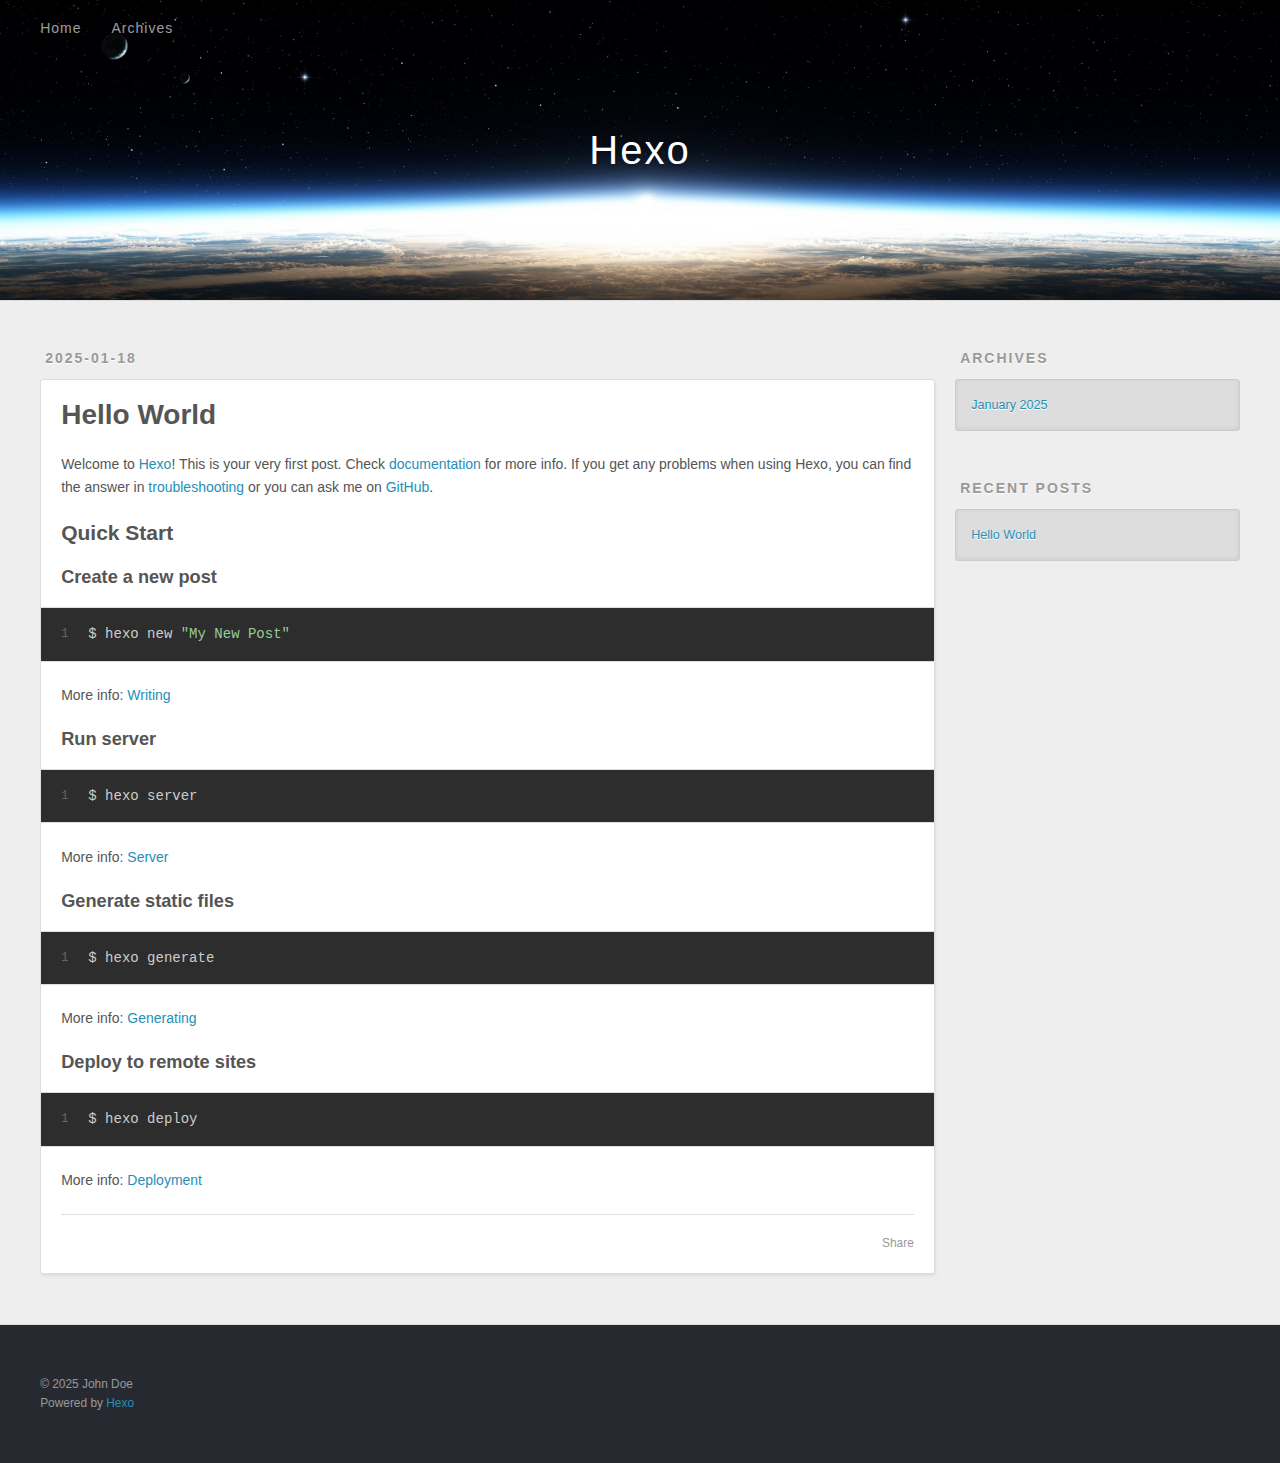
==== index.html @ f4391923 "Site updated: 2025-01-18 10:18:53" ====
<!DOCTYPE html>
<html>
<head>
  <meta charset="utf-8">
  
  
  <title>Hexo</title>
  <meta name="viewport" content="width=device-width, initial-scale=1, shrink-to-fit=no">
  <meta property="og:type" content="website">
<meta property="og:title" content="Hexo">
<meta property="og:url" content="http://example.com/index.html">
<meta property="og:site_name" content="Hexo">
<meta property="og:locale" content="en_US">
<meta property="article:author" content="John Doe">
<meta name="twitter:card" content="summary">
  
    <link rel="alternate" href="/atom.xml" title="Hexo" type="application/atom+xml">
  
  
    <link rel="shortcut icon" href="/favicon.png">
  
  
  
<link rel="stylesheet" href="/css/style.css">

  
    
<link rel="stylesheet" href="/fancybox/jquery.fancybox.min.css">

  
  
<meta name="generator" content="Hexo 7.3.0"></head>

<body>
  <div id="container">
    <div id="wrap">
      <header id="header">
  <div id="banner"></div>
  <div id="header-outer" class="outer">
    <div id="header-title" class="inner">
      <h1 id="logo-wrap">
        <a href="/" id="logo">Hexo</a>
      </h1>
      
    </div>
    <div id="header-inner" class="inner">
      <nav id="main-nav">
        <a id="main-nav-toggle" class="nav-icon"><span class="fa fa-bars"></span></a>
        
          <a class="main-nav-link" href="/">Home</a>
        
          <a class="main-nav-link" href="/archives">Archives</a>
        
      </nav>
      <nav id="sub-nav">
        
        
          <a class="nav-icon" href="/atom.xml" title="RSS Feed"><span class="fa fa-rss"></span></a>
        
        <a class="nav-icon nav-search-btn" title="Search"><span class="fa fa-search"></span></a>
      </nav>
      <div id="search-form-wrap">
        <form action="//google.com/search" method="get" accept-charset="UTF-8" class="search-form"><input type="search" name="q" class="search-form-input" placeholder="Search"><button type="submit" class="search-form-submit">&#xF002;</button><input type="hidden" name="sitesearch" value="http://example.com"></form>
      </div>
    </div>
  </div>
</header>

      <div class="outer">
        <section id="main">
  
    <article id="post-hello-world" class="h-entry article article-type-post" itemprop="blogPost" itemscope itemtype="https://schema.org/BlogPosting">
  <div class="article-meta">
    <a href="/2025/01/18/hello-world/" class="article-date">
  <time class="dt-published" datetime="2025-01-18T02:11:50.294Z" itemprop="datePublished">2025-01-18</time>
</a>
    
  </div>
  <div class="article-inner">
    
    
      <header class="article-header">
        
  
    <h1 itemprop="name">
      <a class="p-name article-title" href="/2025/01/18/hello-world/">Hello World</a>
    </h1>
  

      </header>
    
    <div class="e-content article-entry" itemprop="articleBody">
      
        <p>Welcome to <a target="_blank" rel="noopener" href="https://hexo.io/">Hexo</a>! This is your very first post. Check <a target="_blank" rel="noopener" href="https://hexo.io/docs/">documentation</a> for more info. If you get any problems when using Hexo, you can find the answer in <a target="_blank" rel="noopener" href="https://hexo.io/docs/troubleshooting.html">troubleshooting</a> or you can ask me on <a target="_blank" rel="noopener" href="https://github.com/hexojs/hexo/issues">GitHub</a>.</p>
<h2 id="Quick-Start"><a href="#Quick-Start" class="headerlink" title="Quick Start"></a>Quick Start</h2><h3 id="Create-a-new-post"><a href="#Create-a-new-post" class="headerlink" title="Create a new post"></a>Create a new post</h3><figure class="highlight bash"><table><tr><td class="gutter"><pre><span class="line">1</span><br></pre></td><td class="code"><pre><span class="line">$ hexo new <span class="string">&quot;My New Post&quot;</span></span><br></pre></td></tr></table></figure>

<p>More info: <a target="_blank" rel="noopener" href="https://hexo.io/docs/writing.html">Writing</a></p>
<h3 id="Run-server"><a href="#Run-server" class="headerlink" title="Run server"></a>Run server</h3><figure class="highlight bash"><table><tr><td class="gutter"><pre><span class="line">1</span><br></pre></td><td class="code"><pre><span class="line">$ hexo server</span><br></pre></td></tr></table></figure>

<p>More info: <a target="_blank" rel="noopener" href="https://hexo.io/docs/server.html">Server</a></p>
<h3 id="Generate-static-files"><a href="#Generate-static-files" class="headerlink" title="Generate static files"></a>Generate static files</h3><figure class="highlight bash"><table><tr><td class="gutter"><pre><span class="line">1</span><br></pre></td><td class="code"><pre><span class="line">$ hexo generate</span><br></pre></td></tr></table></figure>

<p>More info: <a target="_blank" rel="noopener" href="https://hexo.io/docs/generating.html">Generating</a></p>
<h3 id="Deploy-to-remote-sites"><a href="#Deploy-to-remote-sites" class="headerlink" title="Deploy to remote sites"></a>Deploy to remote sites</h3><figure class="highlight bash"><table><tr><td class="gutter"><pre><span class="line">1</span><br></pre></td><td class="code"><pre><span class="line">$ hexo deploy</span><br></pre></td></tr></table></figure>

<p>More info: <a target="_blank" rel="noopener" href="https://hexo.io/docs/one-command-deployment.html">Deployment</a></p>

      
    </div>
    <footer class="article-footer">
      <a data-url="http://example.com/2025/01/18/hello-world/" data-id="cm61k1iqm00009wuignt1ac0t" data-title="Hello World" class="article-share-link"><span class="fa fa-share">Share</span></a>
      
      
      
    </footer>
  </div>
  
</article>



  


</section>
        
          <aside id="sidebar">
  
    

  
    

  
    
  
    
  <div class="widget-wrap">
    <h3 class="widget-title">Archives</h3>
    <div class="widget">
      <ul class="archive-list"><li class="archive-list-item"><a class="archive-list-link" href="/archives/2025/01/">January 2025</a></li></ul>
    </div>
  </div>


  
    
  <div class="widget-wrap">
    <h3 class="widget-title">Recent Posts</h3>
    <div class="widget">
      <ul>
        
          <li>
            <a href="/2025/01/18/hello-world/">Hello World</a>
          </li>
        
      </ul>
    </div>
  </div>

  
</aside>
        
      </div>
      <footer id="footer">
  
  <div class="outer">
    <div id="footer-info" class="inner">
      
      &copy; 2025 John Doe<br>
      Powered by <a href="https://hexo.io/" target="_blank">Hexo</a>
    </div>
  </div>
</footer>

    </div>
    <nav id="mobile-nav">
  
    <a href="/" class="mobile-nav-link">Home</a>
  
    <a href="/archives" class="mobile-nav-link">Archives</a>
  
</nav>
    


<script src="/js/jquery-3.6.4.min.js"></script>



  
<script src="/fancybox/jquery.fancybox.min.js"></script>




<script src="/js/script.js"></script>





  </div>
</body>
</html>
---- css/style.css ----
body {
  width: 100%;
}
body:before,
body:after {
  content: "";
  display: table;
}
body:after {
  clear: both;
}
html,
body,
div,
span,
applet,
object,
iframe,
h1,
h2,
h3,
h4,
h5,
h6,
p,
blockquote,
pre,
a,
abbr,
acronym,
address,
big,
cite,
code,
del,
dfn,
em,
img,
ins,
kbd,
q,
s,
samp,
small,
strike,
strong,
sub,
sup,
tt,
var,
dl,
dt,
dd,
ol,
ul,
li,
fieldset,
form,
label,
legend,
table,
caption,
tbody,
tfoot,
thead,
tr,
th,
td {
  margin: 0;
  padding: 0;
  border: 0;
  outline: 0;
  font-weight: inherit;
  font-style: inherit;
  font-family: inherit;
  font-size: 100%;
  vertical-align: baseline;
}
body {
  line-height: 1;
  color: #000;
  background: #fff;
}
ol,
ul {
  list-style: none;
}
table {
  border-collapse: separate;
  border-spacing: 0;
  vertical-align: middle;
}
caption,
th,
td {
  text-align: left;
  font-weight: normal;
  vertical-align: middle;
}
a img {
  border: none;
}
input,
button {
  margin: 0;
  padding: 0;
}
input::-moz-focus-inner,
button::-moz-focus-inner {
  border: 0;
  padding: 0;
}
html,
body,
#container {
  height: 100%;
}
body {
  background: #eee;
  font: 14px -apple-system, BlinkMacSystemFont, "Segoe UI", "Roboto", "Oxygen", "Ubuntu", "Cantarell", "Fira Sans", "Droid Sans", "Helvetica Neue", sans-serif;
  -webkit-text-size-adjust: 100%;
}
.outer {
  max-width: 1220px;
  margin: 0 auto;
  padding: 0 20px;
}
.outer:before,
.outer:after {
  content: "";
  display: table;
}
.outer:after {
  clear: both;
}
.inner {
  display: inline;
  float: left;
  width: 98.33333333333333%;
  margin: 0 0.833333333333333%;
}
.left,
.alignleft {
  float: left;
}
.right,
.alignright {
  float: right;
}
.clear {
  clear: both;
}
#container {
  position: relative;
}
.mobile-nav-on {
  overflow: hidden;
}
#wrap {
  height: 100%;
  width: 100%;
  position: absolute;
  top: 0;
  left: 0;
  -webkit-transition: 0.2s ease-out;
  -moz-transition: 0.2s ease-out;
  -ms-transition: 0.2s ease-out;
  transition: 0.2s ease-out;
  z-index: 1;
  background: #eee;
}
.mobile-nav-on #wrap {
  left: 280px;
}
@media screen and (min-width: 768px) {
  #main {
    display: inline;
    float: left;
    width: 73.33333333333333%;
    margin: 0 0.833333333333333%;
  }
}
.article-date,
.article-category-link,
.archive-year,
.widget-title {
  text-decoration: none;
  text-transform: uppercase;
  letter-spacing: 2px;
  color: #999;
  margin-bottom: 1em;
  margin-left: 5px;
  line-height: 1em;
  text-shadow: 0 1px #fff;
  font-weight: bold;
}
.article-inner,
.archive-article-inner {
  background: #fff;
  -webkit-box-shadow: 1px 2px 3px #ddd;
  box-shadow: 1px 2px 3px #ddd;
  border: 1px solid #ddd;
  border-radius: 3px;
}
.article-entry h1,
.widget h1 {
  font-size: 2em;
}
.article-entry h2,
.widget h2 {
  font-size: 1.5em;
}
.article-entry h3,
.widget h3 {
  font-size: 1.3em;
}
.article-entry h4,
.widget h4 {
  font-size: 1.2em;
}
.article-entry h5,
.widget h5 {
  font-size: 1em;
}
.article-entry h6,
.widget h6 {
  font-size: 1em;
  color: #999;
}
.article-entry hr,
.widget hr {
  border: 1px dashed #ddd;
}
.article-entry strong,
.widget strong {
  font-weight: bold;
}
.article-entry em,
.widget em,
.article-entry cite,
.widget cite {
  font-style: italic;
}
.article-entry sup,
.widget sup,
.article-entry sub,
.widget sub {
  font-size: 0.75em;
  line-height: 0;
  position: relative;
  vertical-align: baseline;
}
.article-entry sup,
.widget sup {
  top: -0.5em;
}
.article-entry sub,
.widget sub {
  bottom: -0.2em;
}
.article-entry small,
.widget small {
  font-size: 0.85em;
}
.article-entry acronym,
.widget acronym,
.article-entry abbr,
.widget abbr {
  border-bottom: 1px dotted;
}
.article-entry ul,
.widget ul,
.article-entry ol,
.widget ol,
.article-entry dl,
.widget dl {
  margin: 0 20px;
  line-height: 1.6em;
}
.article-entry ul ul,
.widget ul ul,
.article-entry ol ul,
.widget ol ul,
.article-entry ul ol,
.widget ul ol,
.article-entry ol ol,
.widget ol ol {
  margin-top: 0;
  margin-bottom: 0;
}
.article-entry ul,
.widget ul {
  list-style: disc;
}
.article-entry ol,
.widget ol {
  list-style: decimal;
}
.article-entry dt,
.widget dt {
  font-weight: bold;
}
#header {
  height: 300px;
  position: relative;
  border-bottom: 1px solid #ddd;
}
#header:before,
#header:after {
  content: "";
  position: absolute;
  left: 0;
  right: 0;
  height: 40px;
}
#header:before {
  top: 0;
  background: -webkit-linear-gradient(rgba(0,0,0,0.2), transparent);
  background: -moz-linear-gradient(rgba(0,0,0,0.2), transparent);
  background: -ms-linear-gradient(rgba(0,0,0,0.2), transparent);
  background: linear-gradient(rgba(0,0,0,0.2), transparent);
}
#header:after {
  bottom: 0;
  background: -webkit-linear-gradient(transparent, rgba(0,0,0,0.2));
  background: -moz-linear-gradient(transparent, rgba(0,0,0,0.2));
  background: -ms-linear-gradient(transparent, rgba(0,0,0,0.2));
  background: linear-gradient(transparent, rgba(0,0,0,0.2));
}
#header-outer {
  height: 100%;
  position: relative;
}
#header-inner {
  position: relative;
  overflow: hidden;
}
#banner {
  position: absolute;
  top: 0;
  left: 0;
  width: 100%;
  height: 100%;
  background: url("images/banner.jpg") center #000;
  background-size: cover;
  z-index: -1;
}
#header-title {
  text-align: center;
  height: 40px;
  position: absolute;
  top: 50%;
  left: 0;
  margin-top: -20px;
}
#logo,
#subtitle {
  text-decoration: none;
  color: #fff;
  font-weight: 300;
  text-shadow: 0 1px 4px rgba(0,0,0,0.3);
}
#logo {
  font-size: 40px;
  line-height: 40px;
  letter-spacing: 2px;
}
#subtitle {
  font-size: 16px;
  line-height: 16px;
  letter-spacing: 1px;
}
#subtitle-wrap {
  margin-top: 16px;
}
#main-nav {
  float: left;
  margin-left: -15px;
}
.nav-icon,
.main-nav-link {
  float: left;
  color: #fff;
  opacity: 0.6;
  text-decoration: none;
  text-shadow: 0 1px rgba(0,0,0,0.2);
  -webkit-transition: opacity 0.2s;
  -moz-transition: opacity 0.2s;
  -ms-transition: opacity 0.2s;
  transition: opacity 0.2s;
  display: block;
  padding: 20px 15px;
}
.nav-icon:hover,
.main-nav-link:hover {
  opacity: 1;
}
.nav-icon {
  text-align: center;
  font-size: 14px;
  width: 14px;
  height: 14px;
  padding: 20px 15px;
  position: relative;
  cursor: pointer;
}
.main-nav-link {
  font-weight: 300;
  letter-spacing: 1px;
}
@media screen and (max-width: 479px) {
  .main-nav-link {
    display: none;
  }
}
#main-nav-toggle {
  display: none;
}
@media screen and (max-width: 479px) {
  #main-nav-toggle {
    display: block;
  }
}
#sub-nav {
  float: right;
  margin-right: -15px;
}
#search-form-wrap {
  position: absolute;
  top: 15px;
  width: 150px;
  height: 30px;
  right: -150px;
  opacity: 0;
  -webkit-transition: 0.2s ease-out;
  -moz-transition: 0.2s ease-out;
  -ms-transition: 0.2s ease-out;
  transition: 0.2s ease-out;
}
#search-form-wrap.on {
  opacity: 1;
  right: 0;
}
@media screen and (max-width: 479px) {
  #search-form-wrap {
    width: 100%;
    right: -100%;
  }
}
.search-form {
  position: absolute;
  top: 0;
  left: 0;
  right: 0;
  background: #fff;
  padding: 5px 15px;
  border-radius: 15px;
  -webkit-box-shadow: 0 0 10px rgba(0,0,0,0.3);
  box-shadow: 0 0 10px rgba(0,0,0,0.3);
}
.search-form-input {
  border: none;
  background: none;
  color: #555;
  width: 100%;
  font: 13px -apple-system, BlinkMacSystemFont, "Segoe UI", "Roboto", "Oxygen", "Ubuntu", "Cantarell", "Fira Sans", "Droid Sans", "Helvetica Neue", sans-serif;
  outline: none;
}
.search-form-input::-webkit-search-results-decoration,
.search-form-input::-webkit-search-cancel-button {
  -webkit-appearance: none;
}
.search-form-submit {
  position: absolute;
  top: 50%;
  right: 10px;
  margin-top: -7px;
  font: 13px ForkAwesome;
  border: none;
  background: none;
  color: #bbb;
  cursor: pointer;
}
.search-form-submit:hover,
.search-form-submit:focus {
  color: #777;
}
.article {
  margin: 50px 0;
}
.article-inner {
  overflow: hidden;
}
.article-meta:before,
.article-meta:after {
  content: "";
  display: table;
}
.article-meta:after {
  clear: both;
}
.article-date {
  float: left;
}
.article-category {
  float: left;
  line-height: 1em;
  color: #ccc;
  text-shadow: 0 1px #fff;
  margin-left: 8px;
}
.article-category:before {
  content: "\2022";
}
.article-category-link {
  margin: 0 12px 1em;
}
.article-header {
  padding: 20px 20px 0;
}
.article-title {
  text-decoration: none;
  font-size: 2em;
  font-weight: bold;
  color: #555;
  line-height: 1.1em;
  -webkit-transition: color 0.2s;
  -moz-transition: color 0.2s;
  -ms-transition: color 0.2s;
  transition: color 0.2s;
}
a.article-title:hover {
  color: #258fb8;
}
.article-entry {
  color: #555;
  padding: 0 20px;
}
.article-entry:before,
.article-entry:after {
  content: "";
  display: table;
}
.article-entry:after {
  clear: both;
}
.article-entry p,
.article-entry table {
  line-height: 1.6em;
  margin: 1.6em 0;
}
.article-entry h1,
.article-entry h2,
.article-entry h3,
.article-entry h4,
.article-entry h5,
.article-entry h6 {
  font-weight: bold;
}
.article-entry h1,
.article-entry h2,
.article-entry h3,
.article-entry h4,
.article-entry h5,
.article-entry h6 {
  line-height: 1.1em;
  margin: 1.1em 0;
}
.article-entry a {
  color: #258fb8;
  text-decoration: none;
}
.article-entry a:hover {
  text-decoration: underline;
}
.article-entry ul,
.article-entry ol,
.article-entry dl {
  margin-top: 1.6em;
  margin-bottom: 1.6em;
}
.article-entry img,
.article-entry video {
  max-width: 100%;
  height: auto;
  display: block;
  margin: auto;
}
.article-entry iframe {
  border: none;
}
.article-entry table {
  width: 100%;
  border-collapse: collapse;
  border-spacing: 0;
}
.article-entry th {
  font-weight: bold;
  border-bottom: 3px solid #ddd;
  padding-bottom: 0.5em;
}
.article-entry td {
  border-bottom: 1px solid #ddd;
  padding: 10px 0;
}
.article-entry blockquote {
  font-family: Georgia, "Times New Roman", serif;
  margin: 1.6em 20px;
  text-align: center;
}
.article-entry blockquote footer {
  font-size: 14px;
  margin: 1.6em 0;
  font-family: -apple-system, BlinkMacSystemFont, "Segoe UI", "Roboto", "Oxygen", "Ubuntu", "Cantarell", "Fira Sans", "Droid Sans", "Helvetica Neue", sans-serif;
}
.article-entry blockquote footer cite:before {
  content: "—";
  padding: 0 0.5em;
}
.article-entry .pullquote {
  text-align: left;
  width: 45%;
  margin: 0;
}
.article-entry .pullquote.left {
  margin-left: 0.5em;
  margin-right: 1em;
}
.article-entry .pullquote.right {
  margin-right: 0.5em;
  margin-left: 1em;
}
.article-entry .caption {
  color: #999;
  display: block;
  font-size: 0.9em;
  margin-top: 0.5em;
  position: relative;
  text-align: center;
}
.article-entry .video-container {
  position: relative;
  padding-top: 56.25%;
  height: 0;
  overflow: hidden;
}
.article-entry .video-container iframe,
.article-entry .video-container object,
.article-entry .video-container embed {
  position: absolute;
  top: 0;
  left: 0;
  width: 100%;
  height: 100%;
  margin-top: 0;
}
.article-more-link a {
  display: inline-block;
  line-height: 1em;
  padding: 6px 15px;
  border-radius: 15px;
  background: #eee;
  color: #999;
  text-shadow: 0 1px #fff;
  text-decoration: none;
}
.article-more-link a:hover {
  background: #258fb8;
  color: #fff;
  text-decoration: none;
  text-shadow: 0 1px #1e7293;
}
.article-footer {
  font-size: 0.85em;
  line-height: 1.6em;
  border-top: 1px solid #ddd;
  padding-top: 1.6em;
  margin: 0 20px 20px;
}
.article-footer:before,
.article-footer:after {
  content: "";
  display: table;
}
.article-footer:after {
  clear: both;
}
.article-footer a {
  color: #999;
  text-decoration: none;
}
.article-footer a:hover {
  color: #555;
}
.article-tag-list-item {
  float: left;
  margin-right: 10px;
}
.article-tag-list-link:before {
  content: "#";
}
.article-comment-link {
  float: right;
}
.article-comment-link:before {
  padding-right: 8px;
}
.article-share-link {
  cursor: pointer;
  float: right;
  margin-left: 20px;
}
.article-share-link:before {
  padding-right: 6px;
}
#article-nav {
  position: relative;
}
#article-nav:before,
#article-nav:after {
  content: "";
  display: table;
}
#article-nav:after {
  clear: both;
}
@media screen and (min-width: 768px) {
  #article-nav {
    margin: 50px 0;
  }
  #article-nav:before {
    width: 8px;
    height: 8px;
    position: absolute;
    top: 50%;
    left: 50%;
    margin-top: -4px;
    margin-left: -4px;
    content: "";
    border-radius: 50%;
    background: #ddd;
    -webkit-box-shadow: 0 1px 2px #fff;
    box-shadow: 0 1px 2px #fff;
  }
}
.article-nav-link-wrap {
  text-decoration: none;
  text-shadow: 0 1px #fff;
  color: #999;
  -webkit-box-sizing: border-box;
  -moz-box-sizing: border-box;
  box-sizing: border-box;
  margin-top: 50px;
  text-align: center;
  display: block;
}
.article-nav-link-wrap:hover {
  color: #555;
}
@media screen and (min-width: 768px) {
  .article-nav-link-wrap {
    width: 50%;
    margin-top: 0;
  }
}
@media screen and (min-width: 768px) {
  #article-nav-newer {
    float: left;
    text-align: right;
    padding-right: 20px;
  }
}
@media screen and (min-width: 768px) {
  #article-nav-older {
    float: right;
    text-align: left;
    padding-left: 20px;
  }
}
.article-nav-caption {
  text-transform: uppercase;
  letter-spacing: 2px;
  color: #ddd;
  line-height: 1em;
  font-weight: bold;
}
#article-nav-newer .article-nav-caption {
  margin-right: -2px;
}
.article-nav-title {
  font-size: 0.85em;
  line-height: 1.6em;
  margin-top: 0.5em;
}
.article-share-box {
  position: absolute;
  display: none;
  background: #fff;
  -webkit-box-shadow: 1px 2px 10px rgba(0,0,0,0.2);
  box-shadow: 1px 2px 10px rgba(0,0,0,0.2);
  border-radius: 3px;
  margin-left: -145px;
  overflow: hidden;
  z-index: 1;
}
.article-share-box.on {
  display: block;
}
.article-share-input {
  width: 100%;
  background: none;
  -webkit-box-sizing: border-box;
  -moz-box-sizing: border-box;
  box-sizing: border-box;
  font: 14px -apple-system, BlinkMacSystemFont, "Segoe UI", "Roboto", "Oxygen", "Ubuntu", "Cantarell", "Fira Sans", "Droid Sans", "Helvetica Neue", sans-serif;
  padding: 0 15px;
  color: #555;
  outline: none;
  border: 1px solid #ddd;
  border-radius: 3px 3px 0 0;
  height: 36px;
  line-height: 36px;
}
.article-share-links {
  background: #eee;
}
.article-share-links:before,
.article-share-links:after {
  content: "";
  display: table;
}
.article-share-links:after {
  clear: both;
}
.article-share-twitter,
.article-share-facebook,
.article-share-pinterest,
.article-share-linkedin {
  width: 50px;
  height: 36px;
  display: block;
  float: left;
  position: relative;
  color: #999;
  text-shadow: 0 1px #fff;
}
.article-share-twitter:before,
.article-share-facebook:before,
.article-share-pinterest:before,
.article-share-linkedin:before {
  font-size: 20px;
  width: 20px;
  height: 20px;
  position: absolute;
  top: 50%;
  left: 50%;
  margin-top: -10px;
  margin-left: -10px;
  text-align: center;
}
.article-share-twitter:hover,
.article-share-facebook:hover,
.article-share-pinterest:hover,
.article-share-linkedin:hover {
  color: #fff;
}
.article-share-twitter:hover {
  background: #00aced;
  text-shadow: 0 1px #008abe;
}
.article-share-facebook:hover {
  background: #3b5998;
  text-shadow: 0 1px #2f477a;
}
.article-share-pinterest:hover {
  background: #cb2027;
  text-shadow: 0 1px #a21a1f;
}
.article-share-linkedin:hover {
  background: #0077b5;
  text-shadow: 0 1px #005f91;
}
.article-gallery {
  background: #000;
  position: relative;
}
.article-gallery-photos {
  position: relative;
  overflow: hidden;
}
.article-gallery-img {
  display: none;
  max-width: 100%;
}
.article-gallery-img:first-child {
  display: block;
}
.article-gallery-img.loaded {
  position: absolute;
  display: block;
}
.article-gallery-img img {
  display: block;
  max-width: 100%;
  margin: 0 auto;
}
#comments {
  background: #fff;
  -webkit-box-shadow: 1px 2px 3px #ddd;
  box-shadow: 1px 2px 3px #ddd;
  padding: 20px;
  border: 1px solid #ddd;
  border-radius: 3px;
  margin: 50px 0;
}
#comments a {
  color: #258fb8;
}
.archives-wrap {
  margin: 50px 0;
}
.archives:before,
.archives:after {
  content: "";
  display: table;
}
.archives:after {
  clear: both;
}
.archive-year-wrap {
  margin-bottom: 1em;
}
.archives {
  -webkit-column-gap: 10px;
  -moz-column-gap: 10px;
  column-gap: 10px;
}
@media screen and (min-width: 480px) and (max-width: 767px) {
  .archives {
    -webkit-column-count: 2;
    -moz-column-count: 2;
    column-count: 2;
  }
}
@media screen and (min-width: 768px) {
  .archives {
    -webkit-column-count: 3;
    -moz-column-count: 3;
    column-count: 3;
  }
}
.archive-article {
  -webkit-column-break-inside: avoid;
  page-break-inside: avoid;
  overflow: hidden;
  break-inside: avoid-column;
}
.archive-article-inner {
  padding: 10px;
  margin-bottom: 15px;
}
.archive-article-title {
  text-decoration: none;
  font-weight: bold;
  color: #555;
  -webkit-transition: color 0.2s;
  -moz-transition: color 0.2s;
  -ms-transition: color 0.2s;
  transition: color 0.2s;
  line-height: 1.6em;
}
.archive-article-title:hover {
  color: #258fb8;
}
.archive-article-footer {
  margin-top: 1em;
}
.archive-article-date {
  color: #999;
  text-decoration: none;
  font-size: 0.85em;
  line-height: 1em;
  margin-bottom: 0.5em;
  display: block;
}
#page-nav {
  margin: 50px auto;
  background: #fff;
  -webkit-box-shadow: 1px 2px 3px #ddd;
  box-shadow: 1px 2px 3px #ddd;
  border: 1px solid #ddd;
  border-radius: 3px;
  text-align: center;
  color: #999;
  overflow: hidden;
}
#page-nav:before,
#page-nav:after {
  content: "";
  display: table;
}
#page-nav:after {
  clear: both;
}
#page-nav a,
#page-nav span {
  padding: 10px 20px;
  line-height: 1;
  height: 2ex;
}
#page-nav a {
  color: #999;
  text-decoration: none;
}
#page-nav a:hover {
  background: #999;
  color: #fff;
}
#page-nav .prev {
  float: left;
}
#page-nav .next {
  float: right;
}
#page-nav .page-number {
  display: inline-block;
}
@media screen and (max-width: 479px) {
  #page-nav .page-number {
    display: none;
  }
}
#page-nav .current {
  color: #555;
  font-weight: bold;
}
#page-nav .space {
  color: #ddd;
}
#footer {
  background: #262a30;
  padding: 50px 0;
  border-top: 1px solid #ddd;
  color: #999;
}
#footer a {
  color: #258fb8;
  text-decoration: none;
}
#footer a:hover {
  text-decoration: underline;
}
#footer-info {
  line-height: 1.6em;
  font-size: 0.85em;
}
.article-entry pre,
.article-entry .highlight {
  background: #2d2d2d;
  margin: 0 -20px;
  padding: 15px 20px;
  border-style: solid;
  border-color: #ddd;
  border-width: 1px 0;
  overflow: auto;
  color: #ccc;
  line-height: 22.400000000000002px;
}
.article-entry .highlight .gutter pre,
.article-entry .gist .gist-file .gist-data .line-numbers {
  color: #666;
  font-size: 0.85em;
}
.article-entry pre,
.article-entry code {
  font-family: "Source Code Pro", Consolas, Monaco, Menlo, Consolas, monospace;
}
.article-entry code {
  background: #eee;
  text-shadow: 0 1px #fff;
  padding: 0 0.3em;
}
.article-entry pre code {
  background: none;
  text-shadow: none;
  padding: 0;
}
.article-entry .highlight pre {
  border: none;
  margin: 0;
  padding: 0;
}
.article-entry .highlight table {
  margin: 0;
  width: auto;
}
.article-entry .highlight td {
  border: none;
  padding: 0;
}
.article-entry .highlight figcaption {
  font-size: 0.85em;
  color: #999;
  line-height: 1em;
  margin-bottom: 1em;
}
.article-entry .highlight figcaption:before,
.article-entry .highlight figcaption:after {
  content: "";
  display: table;
}
.article-entry .highlight figcaption:after {
  clear: both;
}
.article-entry .highlight figcaption a {
  float: right;
}
.article-entry .highlight .gutter {
  -moz-user-select: none;
  -ms-user-select: none;
  -webkit-user-select: none;
  -webkit-user-select: none;
  -moz-user-select: none;
  -ms-user-select: none;
  user-select: none;
}
.article-entry .highlight .gutter pre {
  text-align: right;
  padding-right: 20px;
}
.article-entry .highlight .line {
  height: 22.400000000000002px;
}
.article-entry .highlight .line.marked {
  background: #515151;
}
.article-entry .gist {
  margin: 0 -20px;
  border-style: solid;
  border-color: #ddd;
  border-width: 1px 0;
  background: #2d2d2d;
  padding: 15px 20px 15px 0;
}
.article-entry .gist .gist-file {
  border: none;
  font-family: "Source Code Pro", Consolas, Monaco, Menlo, Consolas, monospace;
  margin: 0;
}
.article-entry .gist .gist-file .gist-data {
  background: none;
  border: none;
}
.article-entry .gist .gist-file .gist-data .line-numbers {
  background: none;
  border: none;
  padding: 0 20px 0 0;
}
.article-entry .gist .gist-file .gist-data .line-data {
  padding: 0 !important;
}
.article-entry .gist .gist-file .highlight {
  margin: 0;
  padding: 0;
  border: none;
}
.article-entry .gist .gist-file .gist-meta {
  background: #2d2d2d;
  color: #999;
  font: 0.85em -apple-system, BlinkMacSystemFont, "Segoe UI", "Roboto", "Oxygen", "Ubuntu", "Cantarell", "Fira Sans", "Droid Sans", "Helvetica Neue", sans-serif;
  text-shadow: 0 0;
  padding: 0;
  margin-top: 1em;
  margin-left: 20px;
}
.article-entry .gist .gist-file .gist-meta a {
  color: #258fb8;
  font-weight: normal;
}
.article-entry .gist .gist-file .gist-meta a:hover {
  text-decoration: underline;
}
pre .comment,
pre .title {
  color: #999;
}
pre .variable,
pre .attribute,
pre .tag,
pre .regexp,
pre .ruby .constant,
pre .xml .tag .title,
pre .xml .pi,
pre .xml .doctype,
pre .html .doctype,
pre .css .id,
pre .css .class,
pre .css .pseudo {
  color: #f2777a;
}
pre .number,
pre .preprocessor,
pre .built_in,
pre .literal,
pre .params,
pre .constant {
  color: #f99157;
}
pre .class,
pre .ruby .class .title,
pre .css .rules .attribute {
  color: #9c9;
}
pre .string,
pre .value,
pre .inheritance,
pre .header,
pre .ruby .symbol,
pre .xml .cdata {
  color: #9c9;
}
pre .css .hexcolor {
  color: #6cc;
}
pre .function,
pre .python .decorator,
pre .python .title,
pre .ruby .function .title,
pre .ruby .title .keyword,
pre .perl .sub,
pre .javascript .title,
pre .coffeescript .title {
  color: #69c;
}
pre .keyword,
pre .javascript .function {
  color: #c9c;
}
@media screen and (max-width: 479px) {
  #mobile-nav {
    position: absolute;
    top: 0;
    left: 0;
    width: 280px;
    height: 100%;
    background: #191919;
    border-right: 1px solid #fff;
  }
}
@media screen and (max-width: 479px) {
  .mobile-nav-link {
    display: block;
    color: #999;
    text-decoration: none;
    padding: 15px 20px;
    font-weight: bold;
  }
  .mobile-nav-link:hover {
    color: #fff;
  }
}
@media screen and (min-width: 768px) {
  #sidebar {
    display: inline;
    float: left;
    width: 23.333333333333332%;
    margin: 0 0.833333333333333%;
  }
}
.widget-wrap {
  margin: 50px 0;
}
.widget {
  color: #777;
  text-shadow: 0 1px #fff;
  background: #ddd;
  -webkit-box-shadow: 0 -1px 4px #ccc inset;
  box-shadow: 0 -1px 4px #ccc inset;
  border: 1px solid #ccc;
  padding: 15px;
  border-radius: 3px;
}
.widget a {
  color: #258fb8;
  text-decoration: none;
}
.widget a:hover {
  text-decoration: underline;
}
.widget ul ul,
.widget ol ul,
.widget dl ul,
.widget ul ol,
.widget ol ol,
.widget dl ol,
.widget ul dl,
.widget ol dl,
.widget dl dl {
  margin-left: 15px;
  list-style: disc;
}
.widget {
  line-height: 1.6em;
  word-wrap: break-word;
  font-size: 0.9em;
}
.widget ul,
.widget ol {
  list-style: none;
  margin: 0;
}
.widget ul ul,
.widget ol ul,
.widget ul ol,
.widget ol ol {
  margin: 0 20px;
}
.widget ul ul,
.widget ol ul {
  list-style: disc;
}
.widget ul ol,
.widget ol ol {
  list-style: decimal;
}
.category-list-count,
.tag-list-count,
.archive-list-count {
  padding-left: 5px;
  color: #999;
  font-size: 0.85em;
}
.category-list-count:before,
.tag-list-count:before,
.archive-list-count:before {
  content: "(";
}
.category-list-count:after,
.tag-list-count:after,
.archive-list-count:after {
  content: ")";
}
.tagcloud a {
  margin-right: 5px;
  display: inline-block;
}
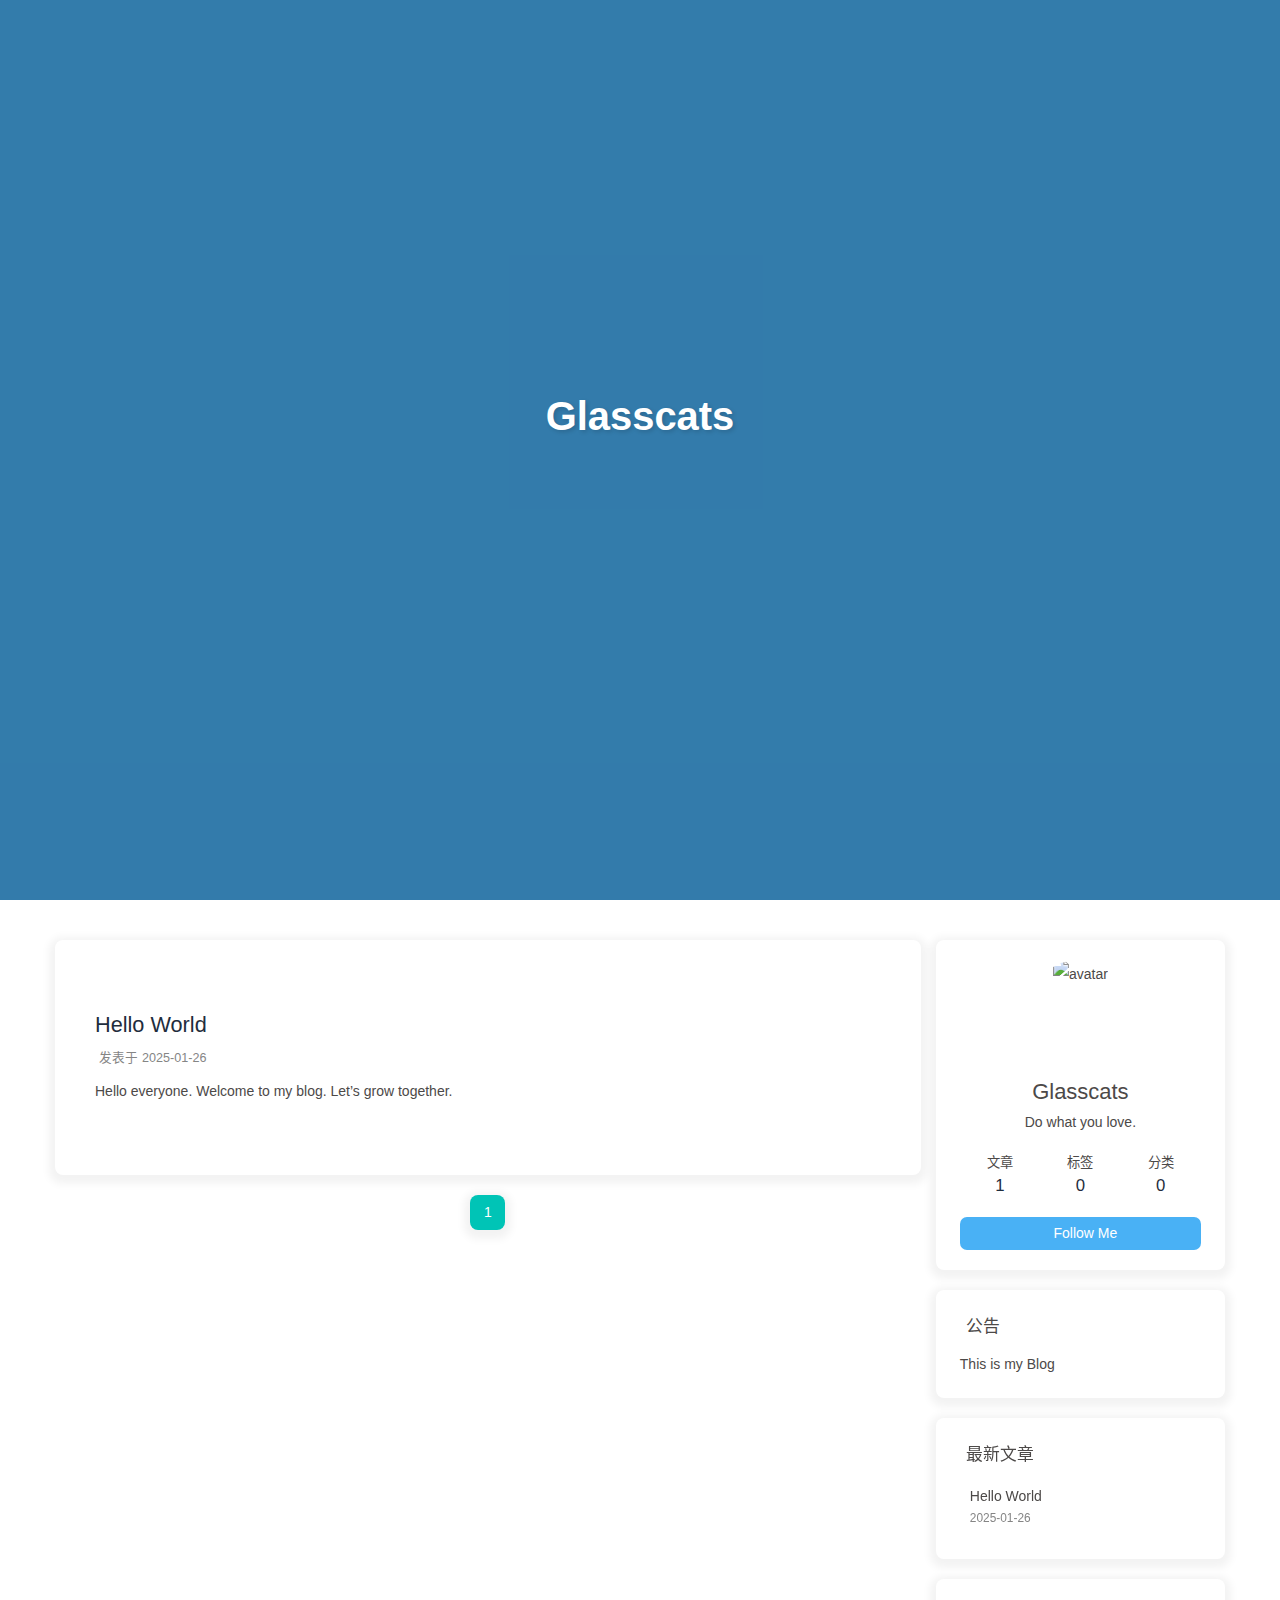
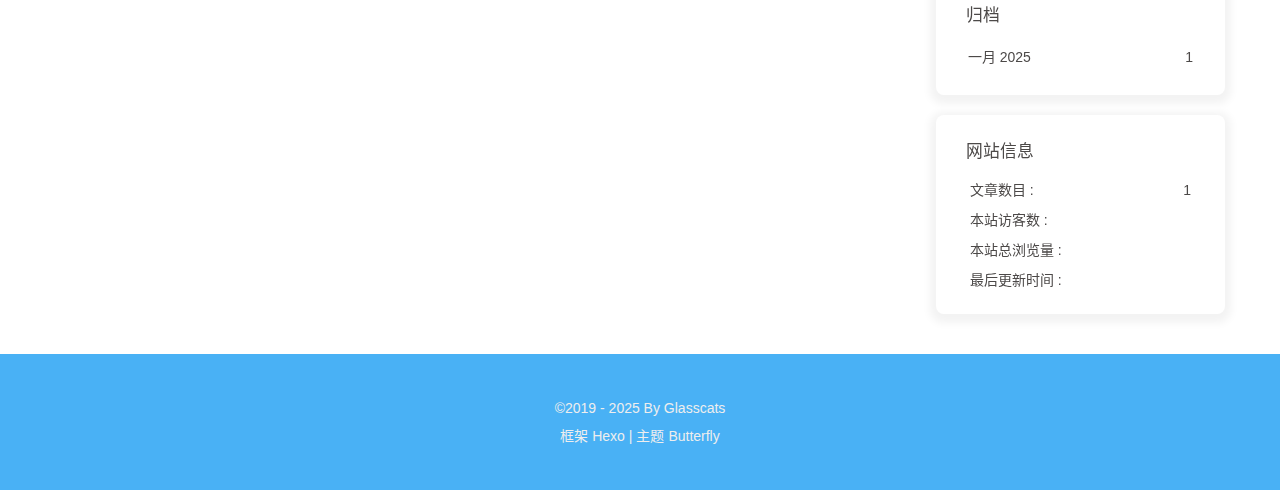
==== commit 0be58c70: "Site updated: 2025-01-26 22:21:01" ====
--- a/index.html
+++ b/index.html
@@ -1,205 +1,163 @@
-<!DOCTYPE html>
-<html>
-<head>
-  <meta charset="utf-8">
+<!DOCTYPE html><html lang="zh-CN" data-theme="light"><head><meta charset="UTF-8"><meta http-equiv="X-UA-Compatible" content="IE=edge"><meta name="viewport" content="width=device-width, initial-scale=1.0,viewport-fit=cover"><title>Glasscats</title><meta name="author" content="Glasscats"><meta name="copyright" content="Glasscats"><meta name="format-detection" content="telephone=no"><meta name="theme-color" content="#ffffff"><meta name="description" content="Do what you love.">
+<meta property="og:type" content="website">
+<meta property="og:title" content="Glasscats">
+<meta property="og:url" content="http://example.com/index.html">
+<meta property="og:site_name" content="Glasscats">
+<meta property="og:description" content="Do what you love.">
+<meta property="og:locale" content="zh_CN">
+<meta property="og:image" content="https://cdn.jsdelivr.net/gh/Glasscats/mycdn@1.3/img/avatar.jpg">
+<meta property="article:author" content="Glasscats">
+<meta name="twitter:card" content="summary">
+<meta name="twitter:image" content="https://cdn.jsdelivr.net/gh/Glasscats/mycdn@1.3/img/avatar.jpg"><link rel="shortcut icon" href="/img/favicon.png"><link rel="canonical" href="http://example.com/index.html"><link rel="preconnect" href="//cdn.jsdelivr.net"/><link rel="preconnect" href="//busuanzi.ibruce.info"/><link rel="stylesheet" href="/css/index.css"><link rel="stylesheet" href="https://cdn.jsdelivr.net/npm/@fortawesome/fontawesome-free/css/all.min.css"><script>
+    (() => {
+      
+    const saveToLocal = {
+      set: (key, value, ttl) => {
+        if (!ttl) return
+        const expiry = Date.now() + ttl * 86400000
+        localStorage.setItem(key, JSON.stringify({ value, expiry }))
+      },
+      get: key => {
+        const itemStr = localStorage.getItem(key)
+        if (!itemStr) return undefined
+        const { value, expiry } = JSON.parse(itemStr)
+        if (Date.now() > expiry) {
+          localStorage.removeItem(key)
+          return undefined
+        }
+        return value
+      }
+    }
+
+    window.btf = {
+      saveToLocal,
+      getScript: (url, attr = {}) => new Promise((resolve, reject) => {
+        const script = document.createElement('script')
+        script.src = url
+        script.async = true
+        Object.entries(attr).forEach(([key, val]) => script.setAttribute(key, val))
+        script.onload = script.onreadystatechange = () => {
+          if (!script.readyState || /loaded|complete/.test(script.readyState)) resolve()
+        }
+        script.onerror = reject
+        document.head.appendChild(script)
+      }),
+      getCSS: (url, id) => new Promise((resolve, reject) => {
+        const link = document.createElement('link')
+        link.rel = 'stylesheet'
+        link.href = url
+        if (id) link.id = id
+        link.onload = link.onreadystatechange = () => {
+          if (!link.readyState || /loaded|complete/.test(link.readyState)) resolve()
+        }
+        link.onerror = reject
+        document.head.appendChild(link)
+      }),
+      addGlobalFn: (key, fn, name = false, parent = window) => {
+        if (!false && key.startsWith('pjax')) return
+        const globalFn = parent.globalFn || {}
+        globalFn[key] = globalFn[key] || {}
+        globalFn[key][name || Object.keys(globalFn[key]).length] = fn
+        parent.globalFn = globalFn
+      }
+    }
   
+      
+      const activateDarkMode = () => {
+        document.documentElement.setAttribute('data-theme', 'dark')
+        if (document.querySelector('meta[name="theme-color"]') !== null) {
+          document.querySelector('meta[name="theme-color"]').setAttribute('content', '#0d0d0d')
+        }
+      }
+      const activateLightMode = () => {
+        document.documentElement.setAttribute('data-theme', 'light')
+        if (document.querySelector('meta[name="theme-color"]') !== null) {
+          document.querySelector('meta[name="theme-color"]').setAttribute('content', '#ffffff')
+        }
+      }
+
+      btf.activateDarkMode = activateDarkMode
+      btf.activateLightMode = activateLightMode
+
+      const theme = saveToLocal.get('theme')
+    
+          theme === 'dark' ? activateDarkMode() : theme === 'light' ? activateLightMode() : null
+        
+      
+      const asideStatus = saveToLocal.get('aside-status')
+      if (asideStatus !== undefined) {
+        document.documentElement.classList.toggle('hide-aside', asideStatus === 'hide')
+      }
+    
+      
+    const detectApple = () => {
+      if (/iPad|iPhone|iPod|Macintosh/.test(navigator.userAgent)) {
+        document.documentElement.classList.add('apple')
+      }
+    }
+    detectApple()
   
-  <title>Hexo</title>
-  <meta name="viewport" content="width=device-width, initial-scale=1, shrink-to-fit=no">
-  <meta property="og:type" content="website">
-<meta property="og:title" content="Hexo">
-<meta property="og:url" content="http://example.com/index.html">
-<meta property="og:site_name" content="Hexo">
-<meta property="og:locale" content="en_US">
-<meta property="article:author" content="John Doe">
-<meta name="twitter:card" content="summary">
-  
-    <link rel="alternate" href="/atom.xml" title="Hexo" type="application/atom+xml">
-  
-  
-    <link rel="shortcut icon" href="/favicon.png">
-  
-  
-  
-<link rel="stylesheet" href="/css/style.css">
-
-  
-    
-<link rel="stylesheet" href="/fancybox/jquery.fancybox.min.css">
-
-  
-  
-<meta name="generator" content="Hexo 7.3.0"></head>
-
-<body>
-  <div id="container">
-    <div id="wrap">
-      <header id="header">
-  <div id="banner"></div>
-  <div id="header-outer" class="outer">
-    <div id="header-title" class="inner">
-      <h1 id="logo-wrap">
-        <a href="/" id="logo">Hexo</a>
-      </h1>
+    })()
+  </script><script>const GLOBAL_CONFIG = {
+  root: '/',
+  algolia: undefined,
+  localSearch: undefined,
+  translate: undefined,
+  highlight: {"plugin":"highlight.js","highlightCopy":true,"highlightLang":true,"highlightHeightLimit":false,"highlightFullpage":false,"highlightMacStyle":false},
+  copy: {
+    success: '复制成功',
+    error: '复制失败',
+    noSupport: '浏览器不支持'
+  },
+  relativeDate: {
+    homepage: false,
+    post: false
+  },
+  runtime: '',
+  dateSuffix: {
+    just: '刚刚',
+    min: '分钟前',
+    hour: '小时前',
+    day: '天前',
+    month: '个月前'
+  },
+  copyright: undefined,
+  lightbox: 'null',
+  Snackbar: undefined,
+  infinitegrid: {
+    js: 'https://cdn.jsdelivr.net/npm/@egjs/infinitegrid/dist/infinitegrid.min.js',
+    buttonText: '加载更多'
+  },
+  isPhotoFigcaption: false,
+  islazyloadPlugin: false,
+  isAnchor: false,
+  percent: {
+    toc: true,
+    rightside: false,
+  },
+  autoDarkmode: false
+}</script><script id="config-diff">var GLOBAL_CONFIG_SITE = {
+  title: 'Glasscats',
+  isHighlightShrink: false,
+  isToc: false,
+  pageType: 'home'
+}</script><meta name="generator" content="Hexo 7.3.0"></head><body><div id="sidebar"><div id="menu-mask"></div><div id="sidebar-menus"><div class="avatar-img text-center"><img src="https://cdn.jsdelivr.net/gh/Glasscats/mycdn@1.3/img/avatar.jpg" onerror="this.onerror=null;this.src='/img/friend_404.gif'" alt="avatar"/></div><div class="site-data text-center"><a href="/archives/"><div class="headline">文章</div><div class="length-num">1</div></a><a href="/tags/"><div class="headline">标签</div><div class="length-num">0</div></a><a href="/categories/"><div class="headline">分类</div><div class="length-num">0</div></a></div><div class="menus_items"><div class="menus_item"><a class="site-page" href="/"><i class="fa-fw fas fa-home"></i><span> 首页</span></a></div><div class="menus_item"><a class="site-page" href="/tags/"><i class="fa-fw fas fa-tags"></i><span> 归档</span></a></div></div></div></div><div class="page" id="body-wrap"><header class="full_page" id="page-header" style="background-image: url(https://cdn.jsdelivr.net/gh/Glasscats/mycdn@1.3/img/bk/bk01.jpg);"><nav id="nav"><span id="blog-info"><a class="nav-site-title" href="/"><span class="site-name">Glasscats</span></a></span><div id="menus"><div class="menus_items"><div class="menus_item"><a class="site-page" href="/"><i class="fa-fw fas fa-home"></i><span> 首页</span></a></div><div class="menus_item"><a class="site-page" href="/tags/"><i class="fa-fw fas fa-tags"></i><span> 归档</span></a></div></div><div id="toggle-menu"><span class="site-page"><i class="fas fa-bars fa-fw"></i></span></div></div></nav><div id="site-info"><h1 id="site-title">Glasscats</h1></div><div id="scroll-down"><i class="fas fa-angle-down scroll-down-effects"></i></div></header><main class="layout" id="content-inner"><div class="recent-posts nc" id="recent-posts"><div class="recent-post-items"><div class="recent-post-item"><div class="recent-post-info no-cover"><a class="article-title" href="/2025/01/26/hello-world/" title="Hello World">Hello World</a><div class="article-meta-wrap"><span class="post-meta-date"><i class="far fa-calendar-alt"></i><span class="article-meta-label">发表于</span><time datetime="2025-01-26T09:44:01.637Z" title="发表于 2025-01-26 17:44:01">2025-01-26</time></span></div><div class="content">Hello everyone. Welcome to my blog. Let’s grow together. </div></div></div></div><nav id="pagination"><div class="pagination"><span class="page-number current">1</span></div></nav></div><div class="aside-content" id="aside-content"><div class="card-widget card-info text-center"><div class="avatar-img"><img src="https://cdn.jsdelivr.net/gh/Glasscats/mycdn@1.3/img/avatar.jpg" onerror="this.onerror=null;this.src='/img/friend_404.gif'" alt="avatar"/></div><div class="author-info-name">Glasscats</div><div class="author-info-description">Do what you love.</div><div class="site-data"><a href="/archives/"><div class="headline">文章</div><div class="length-num">1</div></a><a href="/tags/"><div class="headline">标签</div><div class="length-num">0</div></a><a href="/categories/"><div class="headline">分类</div><div class="length-num">0</div></a></div><a id="card-info-btn" target="_blank" rel="noopener" href="https://github.com/xxxxxx"><i class="fab fa-github"></i><span>Follow Me</span></a></div><div class="card-widget card-announcement"><div class="item-headline"><i class="fas fa-bullhorn fa-shake"></i><span>公告</span></div><div class="announcement_content">This is my Blog</div></div><div class="sticky_layout"><div class="card-widget card-recent-post"><div class="item-headline"><i class="fas fa-history"></i><span>最新文章</span></div><div class="aside-list"><div class="aside-list-item no-cover"><div class="content"><a class="title" href="/2025/01/26/hello-world/" title="Hello World">Hello World</a><time datetime="2025-01-26T09:44:01.637Z" title="发表于 2025-01-26 17:44:01">2025-01-26</time></div></div></div></div><div class="card-widget card-archives">
+    <div class="item-headline">
+      <i class="fas fa-archive"></i>
+      <span>归档</span>
       
     </div>
-    <div id="header-inner" class="inner">
-      <nav id="main-nav">
-        <a id="main-nav-toggle" class="nav-icon"><span class="fa fa-bars"></span></a>
-        
-          <a class="main-nav-link" href="/">Home</a>
-        
-          <a class="main-nav-link" href="/archives">Archives</a>
-        
-      </nav>
-      <nav id="sub-nav">
-        
-        
-          <a class="nav-icon" href="/atom.xml" title="RSS Feed"><span class="fa fa-rss"></span></a>
-        
-        <a class="nav-icon nav-search-btn" title="Search"><span class="fa fa-search"></span></a>
-      </nav>
-      <div id="search-form-wrap">
-        <form action="//google.com/search" method="get" accept-charset="UTF-8" class="search-form"><input type="search" name="q" class="search-form-input" placeholder="Search"><button type="submit" class="search-form-submit">&#xF002;</button><input type="hidden" name="sitesearch" value="http://example.com"></form>
-      </div>
-    </div>
-  </div>
-</header>
-
-      <div class="outer">
-        <section id="main">
   
-    <article id="post-hello-world" class="h-entry article article-type-post" itemprop="blogPost" itemscope itemtype="https://schema.org/BlogPosting">
-  <div class="article-meta">
-    <a href="/2025/01/18/hello-world/" class="article-date">
-  <time class="dt-published" datetime="2025-01-18T02:11:50.294Z" itemprop="datePublished">2025-01-18</time>
-</a>
-    
-  </div>
-  <div class="article-inner">
-    
-    
-      <header class="article-header">
-        
-  
-    <h1 itemprop="name">
-      <a class="p-name article-title" href="/2025/01/18/hello-world/">Hello World</a>
-    </h1>
-  
-
-      </header>
-    
-    <div class="e-content article-entry" itemprop="articleBody">
+    <ul class="card-archive-list">
       
-        <p>Welcome to <a target="_blank" rel="noopener" href="https://hexo.io/">Hexo</a>! This is your very first post. Check <a target="_blank" rel="noopener" href="https://hexo.io/docs/">documentation</a> for more info. If you get any problems when using Hexo, you can find the answer in <a target="_blank" rel="noopener" href="https://hexo.io/docs/troubleshooting.html">troubleshooting</a> or you can ask me on <a target="_blank" rel="noopener" href="https://github.com/hexojs/hexo/issues">GitHub</a>.</p>
-<h2 id="Quick-Start"><a href="#Quick-Start" class="headerlink" title="Quick Start"></a>Quick Start</h2><h3 id="Create-a-new-post"><a href="#Create-a-new-post" class="headerlink" title="Create a new post"></a>Create a new post</h3><figure class="highlight bash"><table><tr><td class="gutter"><pre><span class="line">1</span><br></pre></td><td class="code"><pre><span class="line">$ hexo new <span class="string">&quot;My New Post&quot;</span></span><br></pre></td></tr></table></figure>
-
-<p>More info: <a target="_blank" rel="noopener" href="https://hexo.io/docs/writing.html">Writing</a></p>
-<h3 id="Run-server"><a href="#Run-server" class="headerlink" title="Run server"></a>Run server</h3><figure class="highlight bash"><table><tr><td class="gutter"><pre><span class="line">1</span><br></pre></td><td class="code"><pre><span class="line">$ hexo server</span><br></pre></td></tr></table></figure>
-
-<p>More info: <a target="_blank" rel="noopener" href="https://hexo.io/docs/server.html">Server</a></p>
-<h3 id="Generate-static-files"><a href="#Generate-static-files" class="headerlink" title="Generate static files"></a>Generate static files</h3><figure class="highlight bash"><table><tr><td class="gutter"><pre><span class="line">1</span><br></pre></td><td class="code"><pre><span class="line">$ hexo generate</span><br></pre></td></tr></table></figure>
-
-<p>More info: <a target="_blank" rel="noopener" href="https://hexo.io/docs/generating.html">Generating</a></p>
-<h3 id="Deploy-to-remote-sites"><a href="#Deploy-to-remote-sites" class="headerlink" title="Deploy to remote sites"></a>Deploy to remote sites</h3><figure class="highlight bash"><table><tr><td class="gutter"><pre><span class="line">1</span><br></pre></td><td class="code"><pre><span class="line">$ hexo deploy</span><br></pre></td></tr></table></figure>
-
-<p>More info: <a target="_blank" rel="noopener" href="https://hexo.io/docs/one-command-deployment.html">Deployment</a></p>
-
+        <li class="card-archive-list-item">
+          <a class="card-archive-list-link" href="/archives/2025/01/">
+            <span class="card-archive-list-date">
+              一月 2025
+            </span>
+            <span class="card-archive-list-count">1</span>
+          </a>
+        </li>
       
-    </div>
-    <footer class="article-footer">
-      <a data-url="http://example.com/2025/01/18/hello-world/" data-id="cm61k1iqm00009wuignt1ac0t" data-title="Hello World" class="article-share-link"><span class="fa fa-share">Share</span></a>
-      
-      
-      
-    </footer>
-  </div>
-  
-</article>
-
-
-
-  
-
-
-</section>
-        
-          <aside id="sidebar">
-  
-    
-
-  
-    
-
-  
-    
-  
-    
-  <div class="widget-wrap">
-    <h3 class="widget-title">Archives</h3>
-    <div class="widget">
-      <ul class="archive-list"><li class="archive-list-item"><a class="archive-list-link" href="/archives/2025/01/">January 2025</a></li></ul>
-    </div>
-  </div>
-
-
-  
-    
-  <div class="widget-wrap">
-    <h3 class="widget-title">Recent Posts</h3>
-    <div class="widget">
-      <ul>
-        
-          <li>
-            <a href="/2025/01/18/hello-world/">Hello World</a>
-          </li>
-        
-      </ul>
-    </div>
-  </div>
-
-  
-</aside>
-        
-      </div>
-      <footer id="footer">
-  
-  <div class="outer">
-    <div id="footer-info" class="inner">
-      
-      &copy; 2025 John Doe<br>
-      Powered by <a href="https://hexo.io/" target="_blank">Hexo</a>
-    </div>
-  </div>
-</footer>
-
-    </div>
-    <nav id="mobile-nav">
-  
-    <a href="/" class="mobile-nav-link">Home</a>
-  
-    <a href="/archives" class="mobile-nav-link">Archives</a>
-  
-</nav>
-    
-
-
-<script src="/js/jquery-3.6.4.min.js"></script>
-
-
-
-  
-<script src="/fancybox/jquery.fancybox.min.js"></script>
-
-
-
-
-<script src="/js/script.js"></script>
-
-
-
-
-
-  </div>
-</body>
-</html>+    </ul>
+  </div><div class="card-widget card-webinfo"><div class="item-headline"><i class="fas fa-chart-line"></i><span>网站信息</span></div><div class="webinfo"><div class="webinfo-item"><div class="item-name">文章数目 :</div><div class="item-count">1</div></div><div class="webinfo-item"><div class="item-name">本站访客数 :</div><div class="item-count" id="busuanzi_value_site_uv"><i class="fa-solid fa-spinner fa-spin"></i></div></div><div class="webinfo-item"><div class="item-name">本站总浏览量 :</div><div class="item-count" id="busuanzi_value_site_pv"><i class="fa-solid fa-spinner fa-spin"></i></div></div><div class="webinfo-item"><div class="item-name">最后更新时间 :</div><div class="item-count" id="last-push-date" data-lastPushDate="2025-01-26T14:20:35.117Z"><i class="fa-solid fa-spinner fa-spin"></i></div></div></div></div></div></div></main><footer id="footer"><div id="footer-wrap"><div class="copyright">&copy;2019 - 2025 By Glasscats</div><div class="framework-info"><span>框架 </span><a target="_blank" rel="noopener" href="https://hexo.io">Hexo</a><span class="footer-separator">|</span><span>主题 </span><a target="_blank" rel="noopener" href="https://github.com/jerryc127/hexo-theme-butterfly">Butterfly</a></div></div></footer></div><div id="rightside"><div id="rightside-config-hide"><button id="darkmode" type="button" title="日间和夜间模式切换"><i class="fas fa-adjust"></i></button><button id="hide-aside-btn" type="button" title="单栏和双栏切换"><i class="fas fa-arrows-alt-h"></i></button></div><div id="rightside-config-show"><button id="rightside-config" type="button" title="设置"><i class="fas fa-cog fa-spin"></i></button><button id="go-up" type="button" title="回到顶部"><span class="scroll-percent"></span><i class="fas fa-arrow-up"></i></button></div></div><div><script src="/js/utils.js"></script><script src="/js/main.js"></script><div class="js-pjax"></div><script async data-pjax src="//busuanzi.ibruce.info/busuanzi/2.3/busuanzi.pure.mini.js"></script></div></body></html>